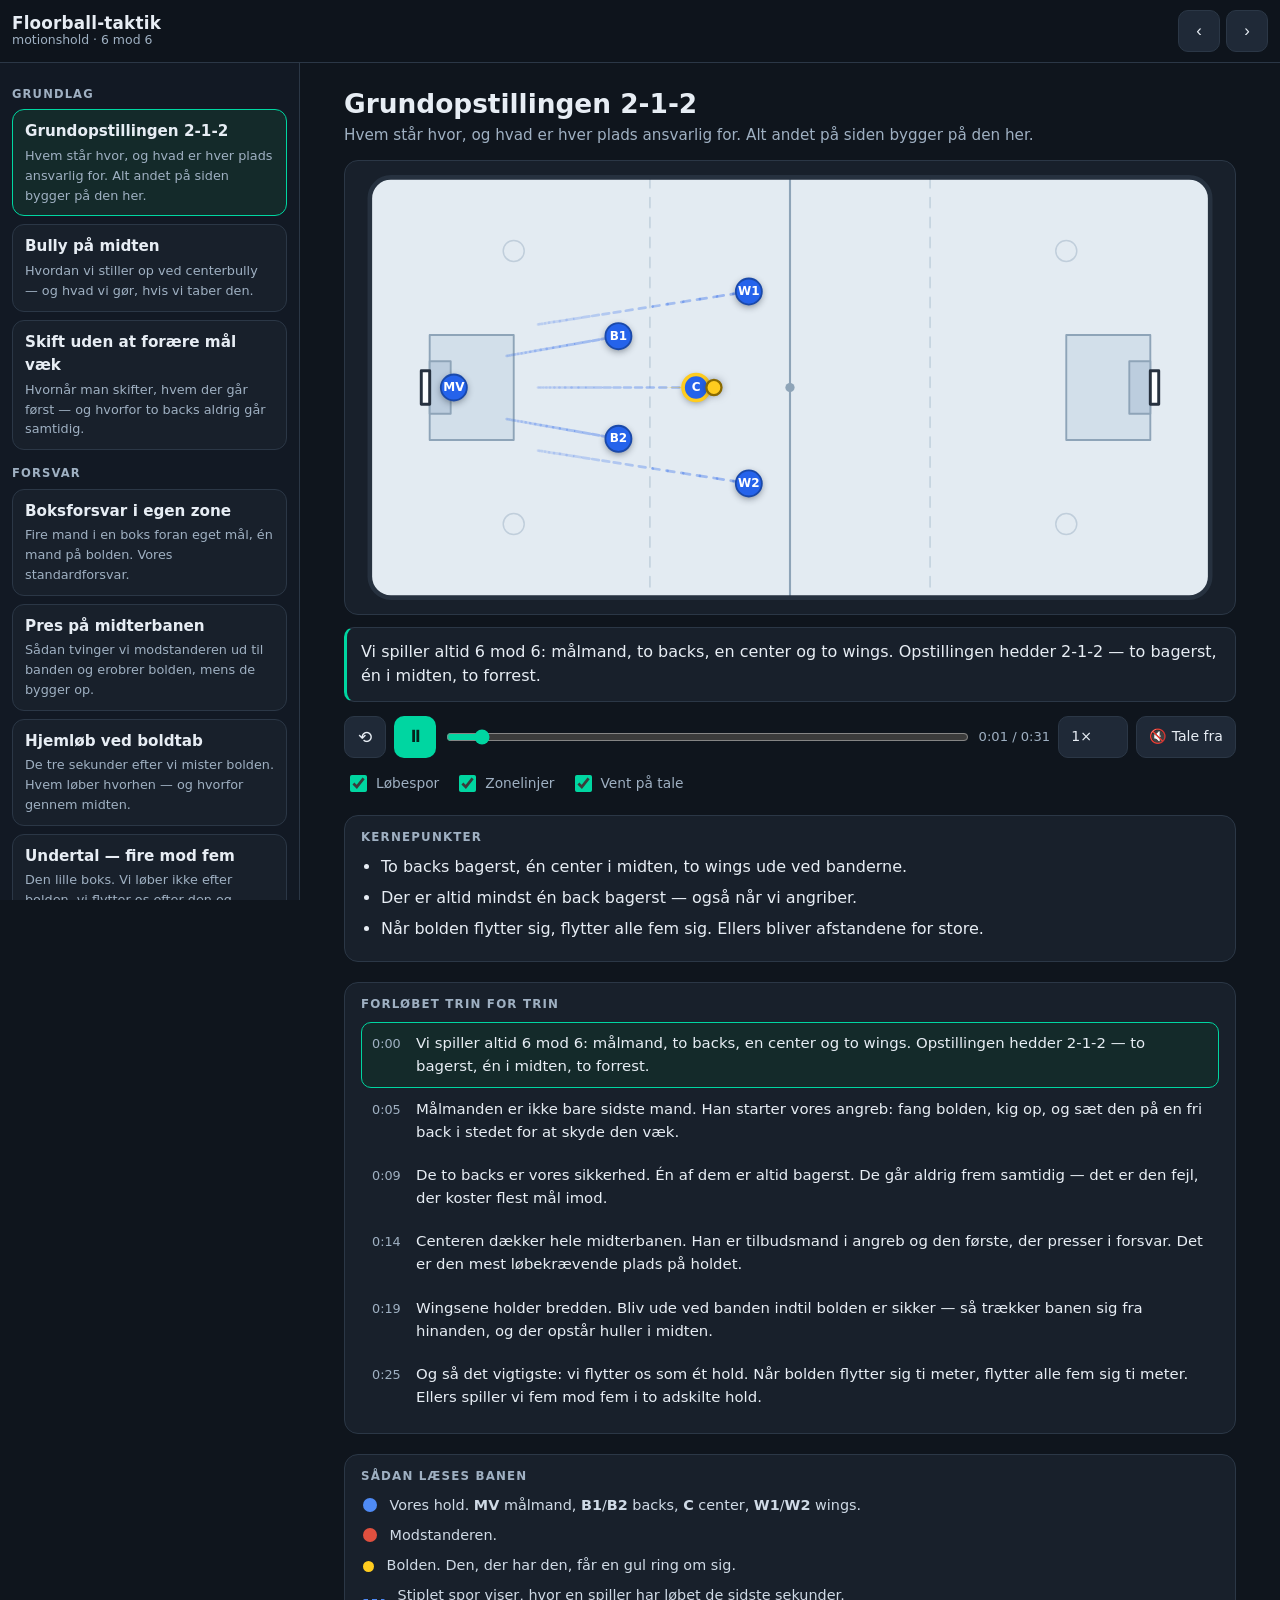
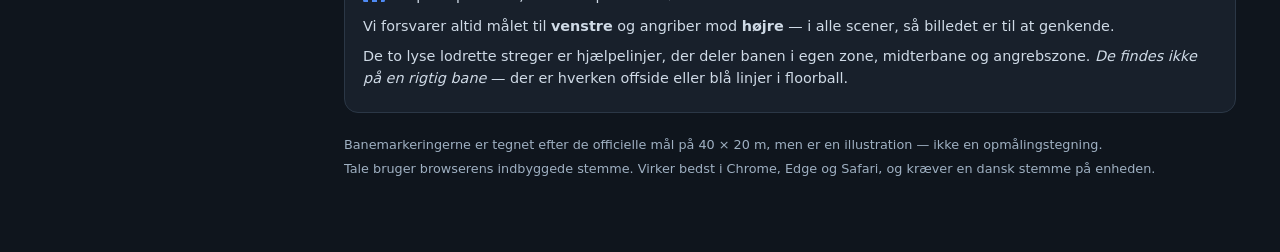
==== site/index.html @ 0a0c227f "Floorball-taktik: animerede sekvenser for 6 mod 6 Statisk canvas-side med 14 taktikscener fordelt på" ====
<!doctype html>
<html lang="da">
<head>
<meta charset="utf-8">
<meta name="viewport" content="width=device-width, initial-scale=1, viewport-fit=cover">
<title>Floorball-taktik · 6 mod 6</title>
<meta name="description" content="Korte animerede taktiksekvenser for motionsfloorball: opstilling, forsvar og angreb med målmand, center, to backs og to wings.">
<meta name="theme-color" content="#0f151d">
<link rel="stylesheet" href="style.css">
</head>
<body>

<header class="topbar">
  <button id="navToggle" class="icon-btn" aria-label="Vis eller skjul menu">☰</button>
  <div class="brand">
    <strong>Floorball-taktik</strong>
    <span>motionshold · 6 mod 6</span>
  </div>
  <div class="topbar-nav">
    <button id="prevScene" class="icon-btn" aria-label="Forrige">‹</button>
    <button id="nextScene" class="icon-btn" aria-label="Næste">›</button>
  </div>
</header>

<div class="layout">

  <nav id="nav" class="nav" aria-label="Taktikker"></nav>

  <main class="main">
    <div class="scene-head">
      <h1 id="sceneTitle"></h1>
      <p id="sceneSummary"></p>
    </div>

    <div id="stage" class="stage">
      <canvas id="court" class="is-horizontal"></canvas>
    </div>

    <p id="caption" class="caption"></p>

    <div class="controls">
      <button id="restart" class="icon-btn" aria-label="Forfra">⟲</button>
      <button id="play" class="icon-btn play" aria-label="Afspil">▶</button>
      <input id="scrub" class="scrub" type="range" min="0" max="10" step="0.05" value="0" aria-label="Tidslinje">
      <span id="time" class="time">0:00 / 0:00</span>
      <select id="rate" class="rate" aria-label="Hastighed">
        <option value="0.6">0,6×</option>
        <option value="0.85">0,85×</option>
        <option value="1" selected>1×</option>
        <option value="1.3">1,3×</option>
      </select>
      <button id="speech" class="pill">🔇 Tale fra</button>
    </div>

    <p id="speechNote" class="note"></p>

    <div class="options">
      <label><input type="checkbox" id="optTrails" checked> Løbespor</label>
      <label><input type="checkbox" id="optHelpers" checked> Zonelinjer</label>
      <label><input type="checkbox" id="optWait" checked> Vent på tale</label>
    </div>

    <section class="panel">
      <h2>Kernepunkter</h2>
      <ul id="points" class="points"></ul>
    </section>

    <section class="panel">
      <h2>Forløbet trin for trin</h2>
      <ol id="steps" class="steps"></ol>
    </section>

    <section class="panel legend">
      <h2>Sådan læses banen</h2>
      <ul>
        <li><span class="key key-home"></span> Vores hold. <strong>MV</strong> målmand, <strong>B1</strong>/<strong>B2</strong> backs, <strong>C</strong> center, <strong>W1</strong>/<strong>W2</strong> wings.</li>
        <li><span class="key key-away"></span> Modstanderen.</li>
        <li><span class="key key-ball"></span> Bolden. Den, der har den, får en gul ring om sig.</li>
        <li><span class="key key-trail"></span> Stiplet spor viser, hvor en spiller har løbet de sidste sekunder.</li>
        <li>Vi forsvarer altid målet til <strong>venstre</strong> og angriber mod <strong>højre</strong> — i alle scener, så billedet er til at genkende.</li>
        <li>De to lyse lodrette streger er hjælpelinjer, der deler banen i egen zone, midterbane og angrebszone. <em>De findes ikke på en rigtig bane</em> — der er hverken offside eller blå linjer i floorball.</li>
      </ul>
    </section>

    <footer class="foot">
      <p>Banemarkeringerne er tegnet efter de officielle mål på 40 × 20 m, men er en illustration — ikke en opmålingstegning.</p>
      <p>Tale bruger browserens indbyggede stemme. Virker bedst i Chrome, Edge og Safari, og kræver en dansk stemme på enheden.</p>
    </footer>
  </main>
</div>

<script src="court.js"></script>
<script src="engine.js"></script>
<script src="scenes.js"></script>
<script src="app.js"></script>
</body>
</html>
---- site/style.css ----
/* style.css — mobil først. Layoutet skifter til to spalter ved 900 px. */

:root {
  --bg:        #0f151d;
  --panel:     #18202b;
  --panel-2:   #1f2937;
  --line:      #2b3746;
  --text:      #e7edf4;
  --muted:     #9fb0c2;
  --home:      #4f8bf5;
  --away:      #e0503f;
  --ball:      #ffcc1f;
  --accent:    #00d6a1;
  --radius:    14px;
}

* { box-sizing: border-box; }

html, body {
  margin: 0;
  padding: 0;
  background: var(--bg);
  color: var(--text);
  font: 16px/1.55 ui-sans-serif, system-ui, -apple-system, "Segoe UI", Roboto, sans-serif;
  -webkit-text-size-adjust: 100%;
}

h1, h2 { line-height: 1.25; }

/* ------------------------------------------------------------- topbjælke */

.topbar {
  position: sticky;
  top: 0;
  z-index: 20;
  display: flex;
  align-items: center;
  gap: 12px;
  padding: 10px 12px;
  padding-top: max(10px, env(safe-area-inset-top));
  background: rgba(15, 21, 29, .92);
  backdrop-filter: blur(10px);
  border-bottom: 1px solid var(--line);
}

.brand { display: flex; flex-direction: column; line-height: 1.15; }
.brand strong { font-size: 1.05rem; letter-spacing: .2px; }
.brand span { font-size: .78rem; color: var(--muted); }

.topbar-nav { margin-left: auto; display: flex; gap: 6px; }

.icon-btn {
  appearance: none;
  border: 1px solid var(--line);
  background: var(--panel-2);
  color: var(--text);
  border-radius: 10px;
  min-width: 42px;
  height: 42px;
  font-size: 1.05rem;
  cursor: pointer;
  display: inline-flex;
  align-items: center;
  justify-content: center;
}
.icon-btn:hover { border-color: #3c4c60; }
.icon-btn:active { transform: translateY(1px); }
.icon-btn.play { background: var(--accent); color: #05231c; border-color: transparent; font-weight: 700; }

/* ----------------------------------------------------------------- layout */

.layout { display: block; }

.main {
  max-width: 940px;
  margin: 0 auto;
  padding: 14px 12px 60px;
}

.scene-head h1 { margin: 6px 0 4px; font-size: 1.4rem; }
.scene-head p { margin: 0 0 12px; color: var(--muted); font-size: .95rem; }

/* ------------------------------------------------------------------- menu */

.nav {
  display: none;
  padding: 8px 12px 20px;
  border-bottom: 1px solid var(--line);
  background: #121924;
}
body.nav-open .nav { display: block; }

.nav-group h2 {
  font-size: .72rem;
  text-transform: uppercase;
  letter-spacing: .1em;
  color: var(--muted);
  margin: 16px 0 8px;
}

.nav-item {
  display: block;
  width: 100%;
  text-align: left;
  background: var(--panel);
  border: 1px solid var(--line);
  border-radius: 12px;
  color: var(--text);
  padding: 10px 12px;
  margin-bottom: 8px;
  cursor: pointer;
  font: inherit;
}
.nav-item:hover { border-color: #3c4c60; background: var(--panel-2); }
.nav-item.is-active { border-color: var(--accent); background: #142a2a; }
.nav-title { display: block; font-weight: 650; font-size: .95rem; }
.nav-sub { display: block; color: var(--muted); font-size: .8rem; margin-top: 2px; }

/* ------------------------------------------------------------------ banen */

.stage {
  display: flex;
  justify-content: center;
  background: var(--panel);
  border: 1px solid var(--line);
  border-radius: var(--radius);
  padding: 8px;
  overflow: hidden;
}

#court { display: block; max-width: 100%; touch-action: manipulation; }
#court.is-horizontal { width: 100%; aspect-ratio: 40 / 20; }
#court.is-vertical { height: min(70vh, 620px); aspect-ratio: 20 / 40; }

/* --------------------------------------------------------------- tekstboks */

.caption {
  min-height: 4.4em;
  margin: 12px 0;
  padding: 12px 14px;
  background: var(--panel);
  border: 1px solid var(--line);
  border-left: 3px solid var(--accent);
  border-radius: 10px;
  font-size: 1rem;
}

/* -------------------------------------------------------------- kontroller */

.controls {
  display: flex;
  align-items: center;
  gap: 8px;
  flex-wrap: wrap;
  max-width: 100%;
}

/* På smalle skærme får tidslinjen sin egen række, så knapperne ikke mases. */
@media (max-width: 520px) {
  #restart, #play, .time, .rate { order: 1; }
  .scrub { order: 2; flex: 1 1 100%; }
  .pill { order: 3; }
}

/* min-width: 0 er nødvendig — uden den nægter flex-elementerne at krympe
   under deres indhold, og hele siden bliver bredere end en telefonskærm. */
.scrub {
  flex: 1 1 140px;
  min-width: 0;
  accent-color: var(--accent);
  height: 42px;
}

.time {
  font-variant-numeric: tabular-nums;
  color: var(--muted);
  font-size: .82rem;
  min-width: 0;
  white-space: nowrap;
}

.rate, .pill {
  appearance: none;
  background: var(--panel-2);
  color: var(--text);
  border: 1px solid var(--line);
  border-radius: 10px;
  height: 42px;
  padding: 0 12px;
  font: inherit;
  font-size: .88rem;
  cursor: pointer;
}
.pill.is-on { background: #142a2a; border-color: var(--accent); color: #8ff5dc; }

.note { color: #ffd48a; font-size: .82rem; margin: 8px 2px 0; }

.options {
  display: flex;
  gap: 16px;
  flex-wrap: wrap;
  margin: 12px 2px 0;
  color: var(--muted);
  font-size: .86rem;
}
.options label { display: inline-flex; align-items: center; gap: 6px; cursor: pointer; }
.options input { accent-color: var(--accent); width: 17px; height: 17px; }

/* ------------------------------------------------------------------ paneler */

.panel {
  margin-top: 20px;
  background: var(--panel);
  border: 1px solid var(--line);
  border-radius: var(--radius);
  padding: 14px 16px;
}
.panel h2 {
  margin: 0 0 10px;
  font-size: .74rem;
  text-transform: uppercase;
  letter-spacing: .1em;
  color: var(--muted);
}

.points { margin: 0; padding-left: 20px; }
.points li { margin-bottom: 6px; }

.steps { margin: 0; padding: 0; list-style: none; counter-reset: step; }
.step {
  display: flex;
  gap: 10px;
  padding: 9px 10px;
  border-radius: 10px;
  cursor: pointer;
  border: 1px solid transparent;
  font-size: .93rem;
}
.step:hover { background: var(--panel-2); }
.step.is-active { background: #142a2a; border-color: var(--accent); }
.step-time {
  font-variant-numeric: tabular-nums;
  color: var(--muted);
  font-size: .8rem;
  padding-top: 2px;
  min-width: 34px;
}

.legend ul { margin: 0; padding-left: 2px; list-style: none; }
.legend li { margin-bottom: 8px; font-size: .9rem; color: #cfdae6; }
.key {
  display: inline-block;
  width: 14px;
  height: 14px;
  border-radius: 50%;
  margin-right: 8px;
  vertical-align: -2px;
}
.key-home { background: var(--home); }
.key-away { background: var(--away); }
.key-ball { background: var(--ball); width: 11px; height: 11px; }
.key-trail { border-radius: 2px; height: 3px; width: 22px; background: repeating-linear-gradient(90deg, var(--home) 0 5px, transparent 5px 9px); }

.foot { margin-top: 22px; color: var(--muted); font-size: .8rem; }
.foot p { margin: 4px 0; }

/* --------------------------------------------------------------- to spalter */

@media (min-width: 900px) {
  .layout {
    display: grid;
    grid-template-columns: 300px minmax(0, 1fr);
    align-items: start;
  }
  .nav {
    display: block !important;
    position: sticky;
    top: 63px;
    max-height: calc(100vh - 63px);
    overflow-y: auto;
    border-bottom: none;
    border-right: 1px solid var(--line);
  }
  #navToggle { display: none; }
  .main { padding: 18px 24px 70px; }
  .scene-head h1 { font-size: 1.65rem; }
}

@media (prefers-reduced-motion: reduce) {
  .icon-btn:active { transform: none; }
}
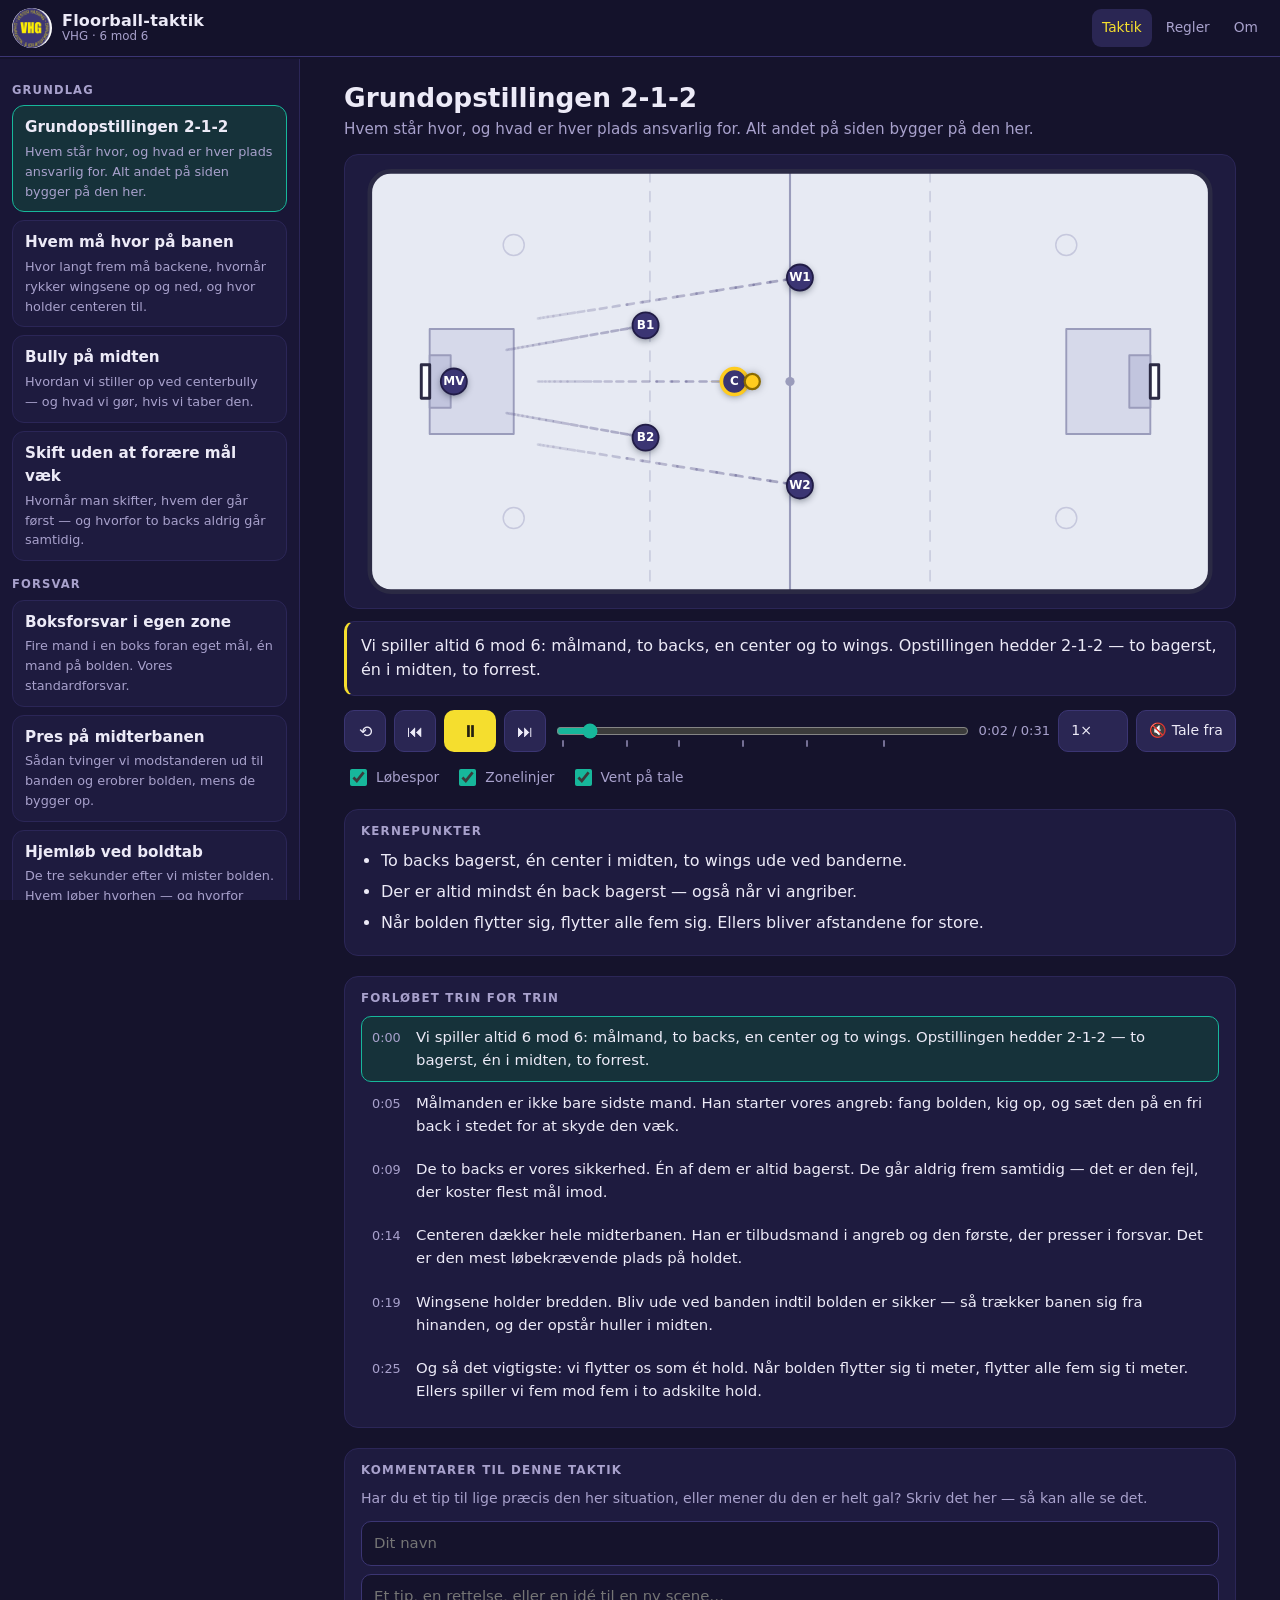
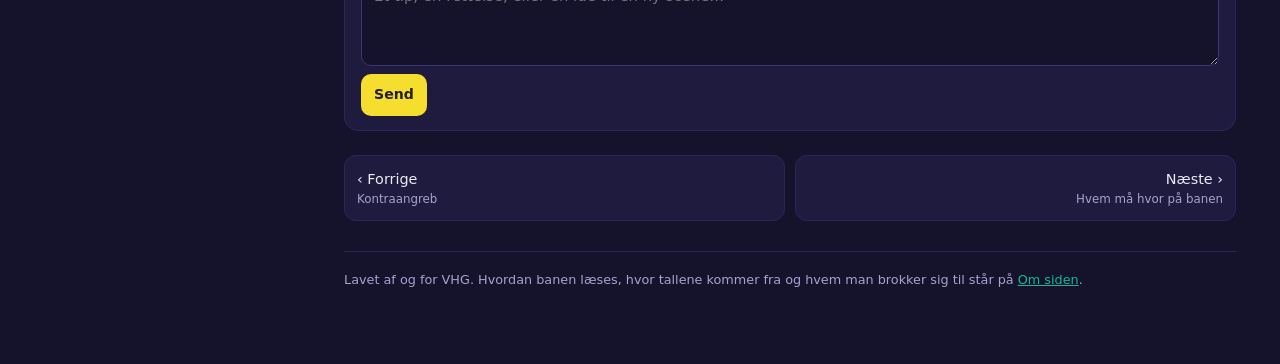
==== commit ece107f1: "VHG-branding, undersider, kommentarer og rettet afspilning Afspilning: - "Vent på tale" virkede kun " ====
--- a/site/index.html
+++ b/site/index.html
@@ -3,23 +3,28 @@
 <head>
 <meta charset="utf-8">
 <meta name="viewport" content="width=device-width, initial-scale=1, viewport-fit=cover">
-<title>Floorball-taktik · 6 mod 6</title>
-<meta name="description" content="Korte animerede taktiksekvenser for motionsfloorball: opstilling, forsvar og angreb med målmand, center, to backs og to wings.">
-<meta name="theme-color" content="#0f151d">
+<title>Floorball-taktik · VHG</title>
+<meta name="description" content="Animeret floorball-taktik for VHG's motionshold: opstilling, forsvar og angreb med målmand, center, to backs og to wings.">
+<meta name="theme-color" content="#15132c">
+<link rel="icon" href="img/vhg-logo.png">
 <link rel="stylesheet" href="style.css">
 </head>
 <body>
 
 <header class="topbar">
-  <button id="navToggle" class="icon-btn" aria-label="Vis eller skjul menu">☰</button>
-  <div class="brand">
+  <button id="navToggle" class="icon-btn" aria-label="Vis eller skjul listen over taktikker">☰</button>
+  <a class="brand-logo" href="https://www.vhg.dk" title="Til vhg.dk">
+    <img src="img/vhg-logo.png" alt="VHG — Vester Hassing Gymnastik &amp; Idrætsforening" width="40" height="40">
+  </a>
+  <a class="brand-text" href="index.html">
     <strong>Floorball-taktik</strong>
-    <span>motionshold · 6 mod 6</span>
-  </div>
-  <div class="topbar-nav">
-    <button id="prevScene" class="icon-btn" aria-label="Forrige">‹</button>
-    <button id="nextScene" class="icon-btn" aria-label="Næste">›</button>
-  </div>
+    <small>VHG · 6 mod 6</small>
+  </a>
+  <nav class="sitenav">
+    <a href="index.html" class="is-here">Taktik</a>
+    <a href="regler.html">Regler</a>
+    <a href="om.html">Om</a>
+  </nav>
 </header>
 
 <div class="layout">
@@ -40,8 +45,13 @@
 
     <div class="controls">
       <button id="restart" class="icon-btn" aria-label="Forfra">⟲</button>
+      <button id="prevStep" class="icon-btn" aria-label="Forrige trin">⏮</button>
       <button id="play" class="icon-btn play" aria-label="Afspil">▶</button>
-      <input id="scrub" class="scrub" type="range" min="0" max="10" step="0.05" value="0" aria-label="Tidslinje">
+      <button id="nextStep" class="icon-btn" aria-label="Næste trin">⏭</button>
+      <div class="scrubwrap">
+        <input id="scrub" class="scrub" type="range" min="0" max="10" step="0.05" value="0" aria-label="Tidslinje">
+        <div id="ticks" class="ticks" aria-hidden="true"></div>
+      </div>
       <span id="time" class="time">0:00 / 0:00</span>
       <select id="rate" class="rate" aria-label="Hastighed">
         <option value="0.6">0,6×</option>
@@ -70,21 +80,28 @@
       <ol id="steps" class="steps"></ol>
     </section>
 
-    <section class="panel legend">
-      <h2>Sådan læses banen</h2>
-      <ul>
-        <li><span class="key key-home"></span> Vores hold. <strong>MV</strong> målmand, <strong>B1</strong>/<strong>B2</strong> backs, <strong>C</strong> center, <strong>W1</strong>/<strong>W2</strong> wings.</li>
-        <li><span class="key key-away"></span> Modstanderen.</li>
-        <li><span class="key key-ball"></span> Bolden. Den, der har den, får en gul ring om sig.</li>
-        <li><span class="key key-trail"></span> Stiplet spor viser, hvor en spiller har løbet de sidste sekunder.</li>
-        <li>Vi forsvarer altid målet til <strong>venstre</strong> og angriber mod <strong>højre</strong> — i alle scener, så billedet er til at genkende.</li>
-        <li>De to lyse lodrette streger er hjælpelinjer, der deler banen i egen zone, midterbane og angrebszone. <em>De findes ikke på en rigtig bane</em> — der er hverken offside eller blå linjer i floorball.</li>
-      </ul>
+    <section class="panel">
+      <h2>Kommentarer til denne taktik</h2>
+      <p class="empty-note" id="commentEmpty">Har du et tip til lige præcis den her situation, eller mener du den er helt gal? Skriv det her — så kan alle se det.</p>
+      <ul id="commentList" class="comment-list"></ul>
+      <form id="commentForm" class="comment-form" autocomplete="off">
+        <input type="text" id="cName" maxlength="40" placeholder="Dit navn" required>
+        <textarea id="cText" maxlength="600" rows="3" placeholder="Et tip, en rettelse, eller en idé til en ny scene…" required></textarea>
+        <input type="text" id="cHoney" class="honeypot" tabindex="-1" aria-hidden="true" autocomplete="off">
+        <div class="comment-actions">
+          <button type="submit" class="btn" id="cSend">Send</button>
+          <span id="cStatus" class="note"></span>
+        </div>
+      </form>
     </section>
 
+    <div class="scene-jump">
+      <button id="prevScene">‹ Forrige<small id="prevSceneName"></small></button>
+      <button id="nextScene">Næste ›<small id="nextSceneName"></small></button>
+    </div>
+
     <footer class="foot">
-      <p>Banemarkeringerne er tegnet efter de officielle mål på 40 × 20 m, men er en illustration — ikke en opmålingstegning.</p>
-      <p>Tale bruger browserens indbyggede stemme. Virker bedst i Chrome, Edge og Safari, og kræver en dansk stemme på enheden.</p>
+      <p>Lavet af og for VHG. Hvordan banen læses, hvor tallene kommer fra og hvem man brokker sig til står på <a href="om.html">Om siden</a>.</p>
     </footer>
   </main>
 </div>
--- a/site/style.css
+++ b/site/style.css
@@ -1,16 +1,24 @@
-/* style.css — mobil først. Layoutet skifter til to spalter ved 900 px. */
+/* style.css — mobil først. Layoutet skifter til to spalter ved 900 px.
+ *
+ * Farverne er taget direkte fra VHG-logoet: den lilla-blå #3B3573 og den
+ * gule #FEEE01. Dertil floorball-afdelingens grønne (#00897B på vhg.dk),
+ * lysnet så den kan ses på mørk baggrund.
+ */
 
 :root {
-  --bg:        #0f151d;
-  --panel:     #18202b;
-  --panel-2:   #1f2937;
-  --line:      #2b3746;
-  --text:      #e7edf4;
-  --muted:     #9fb0c2;
-  --home:      #4f8bf5;
-  --away:      #e0503f;
-  --ball:      #ffcc1f;
-  --accent:    #00d6a1;
+  --bg:        #15132c;
+  --panel:     #1e1b3f;
+  --panel-2:   #2a2653;
+  --line:      #3B3573;   /* logoets lilla */
+  --line-soft: #2b2657;
+  --text:      #ECEAF7;
+  --muted:     #A8A1CC;
+  --gold:      #F5DE2E;   /* logoets gule, dæmpet en anelse til store flader */
+  --gold-dim:  #C9B41C;
+  --teal:      #17B79B;   /* floorball-afdelingens farve, lysnet */
+  --home:      #6E66C4;
+  --away:      #E0503F;
+  --ball:      #FFCC1F;
   --radius:    14px;
 }
 
@@ -25,7 +33,8 @@
   -webkit-text-size-adjust: 100%;
 }
 
-h1, h2 { line-height: 1.25; }
+h1, h2, h3 { line-height: 1.25; }
+a { color: var(--teal); }
 
 /* ------------------------------------------------------------- topbjælke */
 
@@ -35,19 +44,44 @@
   z-index: 20;
   display: flex;
   align-items: center;
-  gap: 12px;
-  padding: 10px 12px;
-  padding-top: max(10px, env(safe-area-inset-top));
-  background: rgba(15, 21, 29, .92);
+  gap: 10px;
+  padding: 8px 12px;
+  padding-top: max(8px, env(safe-area-inset-top));
+  background: rgba(21, 19, 44, .93);
   backdrop-filter: blur(10px);
   border-bottom: 1px solid var(--line);
 }
 
-.brand { display: flex; flex-direction: column; line-height: 1.15; }
-.brand strong { font-size: 1.05rem; letter-spacing: .2px; }
-.brand span { font-size: .78rem; color: var(--muted); }
-
-.topbar-nav { margin-left: auto; display: flex; gap: 6px; }
+.brand-logo { display: flex; flex: 0 0 auto; }
+.brand-logo img {
+  width: 40px;
+  height: 40px;
+  display: block;
+  border-radius: 50%;
+  background: #fff;
+}
+.brand-text {
+  display: flex;
+  flex-direction: column;
+  line-height: 1.15;
+  text-decoration: none;
+  color: inherit;
+  min-width: 0;
+}
+.brand-text strong { font-size: 1rem; letter-spacing: .2px; }
+.brand-text small { font-size: .74rem; color: var(--muted); }
+
+.sitenav { margin-left: auto; display: flex; gap: 4px; }
+.sitenav a {
+  color: var(--muted);
+  text-decoration: none;
+  font-size: .86rem;
+  padding: 8px 10px;
+  border-radius: 9px;
+  white-space: nowrap;
+}
+.sitenav a:hover { background: var(--panel-2); color: var(--text); }
+.sitenav a.is-here { color: var(--gold); background: var(--panel-2); }
 
 .icon-btn {
   appearance: none;
@@ -57,15 +91,22 @@
   border-radius: 10px;
   min-width: 42px;
   height: 42px;
-  font-size: 1.05rem;
+  font-size: 1.02rem;
   cursor: pointer;
   display: inline-flex;
   align-items: center;
   justify-content: center;
-}
-.icon-btn:hover { border-color: #3c4c60; }
+  flex: 0 0 auto;
+}
+.icon-btn:hover { border-color: var(--teal); }
 .icon-btn:active { transform: translateY(1px); }
-.icon-btn.play { background: var(--accent); color: #05231c; border-color: transparent; font-weight: 700; }
+.icon-btn.play {
+  background: var(--gold);
+  color: #241f10;
+  border-color: transparent;
+  font-weight: 700;
+  min-width: 52px;
+}
 
 /* ----------------------------------------------------------------- layout */
 
@@ -86,7 +127,7 @@
   display: none;
   padding: 8px 12px 20px;
   border-bottom: 1px solid var(--line);
-  background: #121924;
+  background: #191636;
 }
 body.nav-open .nav { display: block; }
 
@@ -103,7 +144,7 @@
   width: 100%;
   text-align: left;
   background: var(--panel);
-  border: 1px solid var(--line);
+  border: 1px solid var(--line-soft);
   border-radius: 12px;
   color: var(--text);
   padding: 10px 12px;
@@ -111,18 +152,19 @@
   cursor: pointer;
   font: inherit;
 }
-.nav-item:hover { border-color: #3c4c60; background: var(--panel-2); }
-.nav-item.is-active { border-color: var(--accent); background: #142a2a; }
+.nav-item:hover { border-color: var(--line); background: var(--panel-2); }
+.nav-item.is-active { border-color: var(--teal); background: #16323a; }
 .nav-title { display: block; font-weight: 650; font-size: .95rem; }
 .nav-sub { display: block; color: var(--muted); font-size: .8rem; margin-top: 2px; }
 
 /* ------------------------------------------------------------------ banen */
 
 .stage {
+  position: relative;
   display: flex;
   justify-content: center;
   background: var(--panel);
-  border: 1px solid var(--line);
+  border: 1px solid var(--line-soft);
   border-radius: var(--radius);
   padding: 8px;
   overflow: hidden;
@@ -131,6 +173,24 @@
 #court { display: block; max-width: 100%; touch-action: manipulation; }
 #court.is-horizontal { width: 100%; aspect-ratio: 40 / 20; }
 #court.is-vertical { height: min(70vh, 620px); aspect-ratio: 20 / 40; }
+
+/* vises mens afspilningen holder igen og venter på at oplæsningen bliver færdig */
+.stage::after {
+  content: '🔊 venter på tale';
+  position: absolute;
+  right: 14px;
+  bottom: 12px;
+  font-size: .74rem;
+  background: rgba(21, 19, 44, .85);
+  color: var(--gold);
+  border: 1px solid var(--gold-dim);
+  border-radius: 999px;
+  padding: 3px 10px;
+  opacity: 0;
+  transition: opacity .2s;
+  pointer-events: none;
+}
+.stage.is-waiting::after { opacity: 1; }
 
 /* --------------------------------------------------------------- tekstboks */
 
@@ -139,8 +199,8 @@
   margin: 12px 0;
   padding: 12px 14px;
   background: var(--panel);
-  border: 1px solid var(--line);
-  border-left: 3px solid var(--accent);
+  border: 1px solid var(--line-soft);
+  border-left: 3px solid var(--gold);
   border-radius: 10px;
   font-size: 1rem;
 }
@@ -155,20 +215,21 @@
   max-width: 100%;
 }
 
-/* På smalle skærme får tidslinjen sin egen række, så knapperne ikke mases. */
-@media (max-width: 520px) {
-  #restart, #play, .time, .rate { order: 1; }
-  .scrub { order: 2; flex: 1 1 100%; }
-  .pill { order: 3; }
-}
-
 /* min-width: 0 er nødvendig — uden den nægter flex-elementerne at krympe
    under deres indhold, og hele siden bliver bredere end en telefonskærm. */
-.scrub {
-  flex: 1 1 140px;
-  min-width: 0;
-  accent-color: var(--accent);
-  height: 42px;
+.scrubwrap { position: relative; flex: 1 1 150px; min-width: 0; display: flex; align-items: center; }
+.scrub { width: 100%; min-width: 0; accent-color: var(--teal); height: 42px; }
+
+.ticks { position: absolute; left: 9px; right: 9px; bottom: 7px; height: 7px; pointer-events: none; }
+.tick {
+  position: absolute;
+  top: 0;
+  width: 2px;
+  height: 7px;
+  margin-left: -1px;
+  background: var(--muted);
+  opacity: .65;
+  border-radius: 1px;
 }
 
 .time {
@@ -179,7 +240,7 @@
   white-space: nowrap;
 }
 
-.rate, .pill {
+.rate, .pill, .btn {
   appearance: none;
   background: var(--panel-2);
   color: var(--text);
@@ -191,9 +252,28 @@
   font-size: .88rem;
   cursor: pointer;
 }
-.pill.is-on { background: #142a2a; border-color: var(--accent); color: #8ff5dc; }
-
-.note { color: #ffd48a; font-size: .82rem; margin: 8px 2px 0; }
+.pill.is-on { background: #16323a; border-color: var(--teal); color: #8ff5dc; }
+.btn { background: var(--gold); color: #241f10; border-color: transparent; font-weight: 650; }
+.btn:disabled { opacity: .55; cursor: default; }
+
+/* På smalle skærme får tidslinjen sin egen række, så knapperne ikke mases,
+   og topbjælken slankes så titlen kan stå på én linje. */
+@media (max-width: 560px) {
+  #restart, #prevStep, #play, #nextStep, .time { order: 1; }
+  .scrubwrap { order: 2; flex: 1 1 100%; }
+  .rate, .pill { order: 3; }
+
+  .topbar { gap: 8px; }
+  .brand-text small { display: none; }
+  .brand-text strong { font-size: .92rem; }
+  .brand-logo img { width: 34px; height: 34px; }
+  .sitenav { gap: 0; }
+  .sitenav a { padding: 8px 7px; font-size: .82rem; }
+}
+
+.note { color: var(--gold); font-size: .82rem; margin: 8px 2px 0; }
+.note.is-error { color: #ff9a8c; }
+.note.is-ok { color: #7fe3c8; }
 
 .options {
   display: flex;
@@ -204,14 +284,14 @@
   font-size: .86rem;
 }
 .options label { display: inline-flex; align-items: center; gap: 6px; cursor: pointer; }
-.options input { accent-color: var(--accent); width: 17px; height: 17px; }
+.options input { accent-color: var(--teal); width: 17px; height: 17px; }
 
 /* ------------------------------------------------------------------ paneler */
 
 .panel {
   margin-top: 20px;
   background: var(--panel);
-  border: 1px solid var(--line);
+  border: 1px solid var(--line-soft);
   border-radius: var(--radius);
   padding: 14px 16px;
 }
@@ -226,7 +306,7 @@
 .points { margin: 0; padding-left: 20px; }
 .points li { margin-bottom: 6px; }
 
-.steps { margin: 0; padding: 0; list-style: none; counter-reset: step; }
+.steps { margin: 0; padding: 0; list-style: none; }
 .step {
   display: flex;
   gap: 10px;
@@ -237,7 +317,7 @@
   font-size: .93rem;
 }
 .step:hover { background: var(--panel-2); }
-.step.is-active { background: #142a2a; border-color: var(--accent); }
+.step.is-active { background: #16323a; border-color: var(--teal); }
 .step-time {
   font-variant-numeric: tabular-nums;
   color: var(--muted);
@@ -246,8 +326,109 @@
   min-width: 34px;
 }
 
-.legend ul { margin: 0; padding-left: 2px; list-style: none; }
-.legend li { margin-bottom: 8px; font-size: .9rem; color: #cfdae6; }
+/* --------------------------------------------------------------- kommentarer */
+
+.comment-list { list-style: none; margin: 0 0 14px; padding: 0; }
+.comment-list:empty { display: none; }
+.comment {
+  border-left: 2px solid var(--line);
+  padding: 2px 0 2px 12px;
+  margin-bottom: 12px;
+}
+.comment-head { font-size: .8rem; color: var(--muted); margin-bottom: 2px; }
+.comment-head b { color: var(--teal); font-weight: 650; }
+.comment-body { white-space: pre-wrap; font-size: .94rem; }
+
+.comment-form { display: grid; gap: 8px; }
+.comment-form input[type=text]:not(.honeypot),
+.comment-form textarea {
+  width: 100%;
+  background: var(--bg);
+  border: 1px solid var(--line);
+  border-radius: 10px;
+  color: var(--text);
+  font: inherit;
+  font-size: .93rem;
+  padding: 10px 12px;
+  resize: vertical;
+}
+.comment-form input:focus, .comment-form textarea:focus {
+  outline: 2px solid var(--teal);
+  outline-offset: -1px;
+}
+.honeypot { position: absolute; left: -9999px; width: 1px; height: 1px; opacity: 0; }
+.comment-actions { display: flex; align-items: center; gap: 12px; flex-wrap: wrap; }
+.comment-actions .note { margin: 0; }
+.empty-note { color: var(--muted); font-size: .88rem; margin: 0 0 12px; }
+
+/* ------------------------------------------------------------ scene-skift */
+
+.scene-jump {
+  display: flex;
+  gap: 10px;
+  justify-content: space-between;
+  margin-top: 24px;
+}
+.scene-jump button {
+  flex: 1 1 0;
+  background: var(--panel);
+  border: 1px solid var(--line-soft);
+  color: var(--text);
+  border-radius: 12px;
+  padding: 12px;
+  font: inherit;
+  font-size: .9rem;
+  cursor: pointer;
+  text-align: left;
+}
+.scene-jump button:hover { border-color: var(--teal); }
+.scene-jump button:last-child { text-align: right; }
+.scene-jump small { display: block; color: var(--muted); font-size: .74rem; }
+
+/* --------------------------------------------------------------- artikler */
+
+.prose { max-width: 760px; margin: 0 auto; padding: 18px 14px 70px; }
+.prose h1 { font-size: 1.6rem; margin: 8px 0 4px; }
+.prose .lead { color: var(--muted); margin: 0 0 22px; }
+.prose h2 {
+  font-size: 1.1rem;
+  margin: 30px 0 8px;
+  padding-bottom: 6px;
+  border-bottom: 1px solid var(--line-soft);
+}
+.prose h3 { font-size: .98rem; margin: 20px 0 4px; color: var(--gold); }
+.prose p, .prose li { font-size: .96rem; }
+.prose ul { padding-left: 20px; }
+.prose li { margin-bottom: 6px; }
+.prose .rule {
+  background: var(--panel);
+  border: 1px solid var(--line-soft);
+  border-left: 3px solid var(--teal);
+  border-radius: 10px;
+  padding: 12px 14px;
+  margin: 12px 0;
+}
+.prose .rule p { margin: 0 0 6px; }
+.prose .rule p:last-child { margin-bottom: 0; }
+.prose .src { font-size: .8rem; color: var(--muted); }
+.prose blockquote {
+  margin: 8px 0;
+  padding: 8px 0 8px 12px;
+  border-left: 2px solid var(--line);
+  color: #cfc9ea;
+  font-size: .92rem;
+}
+.prose .joke { color: var(--muted); font-style: italic; }
+.callout {
+  background: #2a2653;
+  border: 1px solid var(--line);
+  border-radius: 12px;
+  padding: 14px 16px;
+  margin: 18px 0;
+}
+.callout p:first-child { margin-top: 0; }
+.callout p:last-child { margin-bottom: 0; }
+
 .key {
   display: inline-block;
   width: 14px;
@@ -259,9 +440,18 @@
 .key-home { background: var(--home); }
 .key-away { background: var(--away); }
 .key-ball { background: var(--ball); width: 11px; height: 11px; }
-.key-trail { border-radius: 2px; height: 3px; width: 22px; background: repeating-linear-gradient(90deg, var(--home) 0 5px, transparent 5px 9px); }
-
-.foot { margin-top: 22px; color: var(--muted); font-size: .8rem; }
+.key-trail {
+  border-radius: 2px; height: 3px; width: 22px;
+  background: repeating-linear-gradient(90deg, var(--home) 0 5px, transparent 5px 9px);
+}
+
+.foot {
+  margin-top: 30px;
+  padding-top: 14px;
+  border-top: 1px solid var(--line-soft);
+  color: var(--muted);
+  font-size: .8rem;
+}
 .foot p { margin: 4px 0; }
 
 /* --------------------------------------------------------------- to spalter */
@@ -275,11 +465,11 @@
   .nav {
     display: block !important;
     position: sticky;
-    top: 63px;
-    max-height: calc(100vh - 63px);
+    top: 59px;
+    max-height: calc(100vh - 59px);
     overflow-y: auto;
     border-bottom: none;
-    border-right: 1px solid var(--line);
+    border-right: 1px solid var(--line-soft);
   }
   #navToggle { display: none; }
   .main { padding: 18px 24px 70px; }
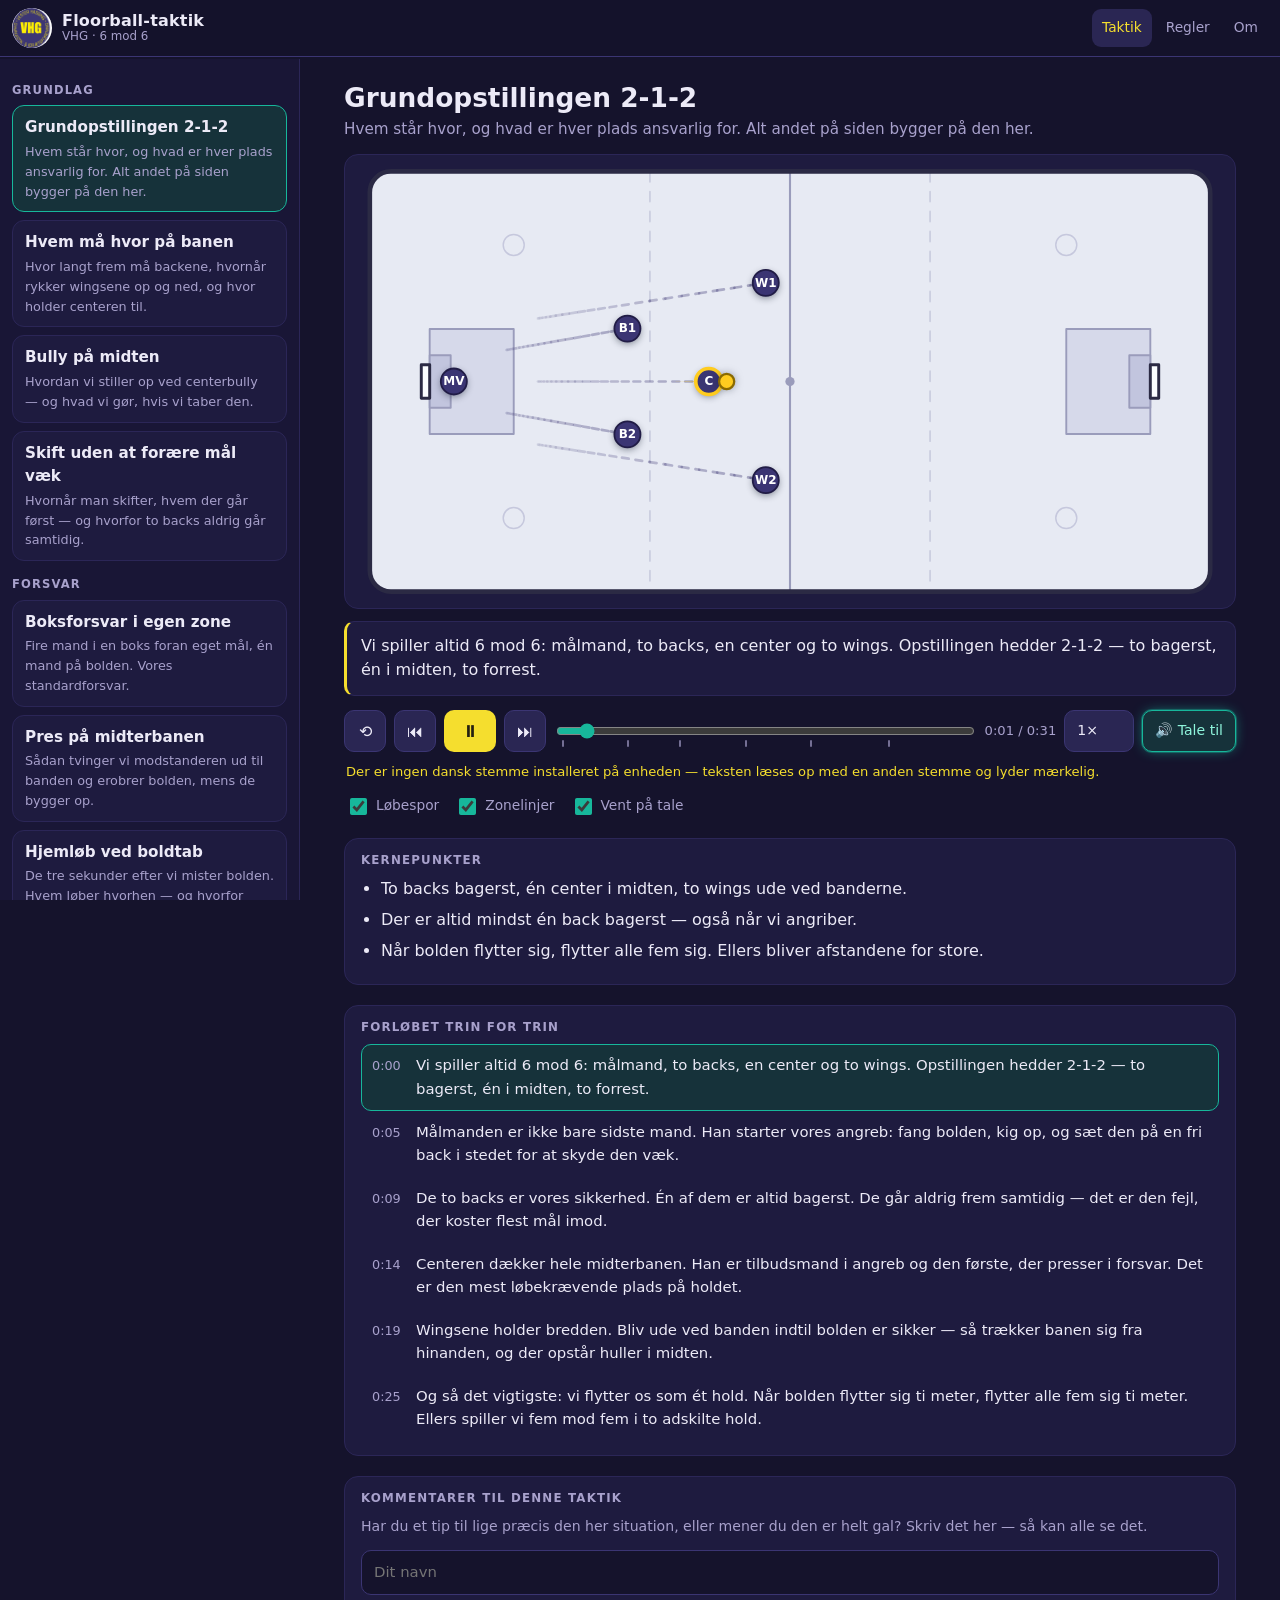
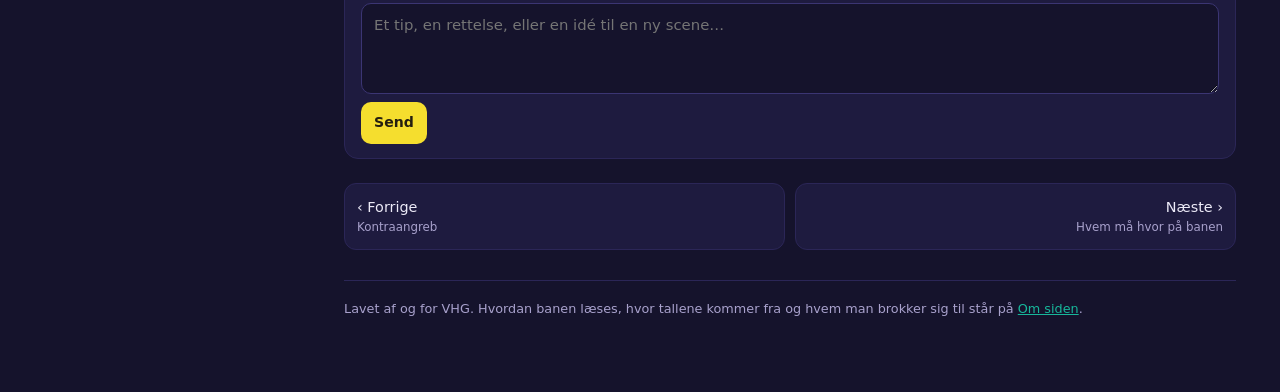
==== commit a53e2f94: "Talen er slået til fra start og pulserer mens den kører Talen er sidens bedste feature, men de færre" ====
--- a/site/index.html
+++ b/site/index.html
@@ -59,7 +59,7 @@
         <option value="1" selected>1×</option>
         <option value="1.3">1,3×</option>
       </select>
-      <button id="speech" class="pill">🔇 Tale fra</button>
+      <button id="speech" class="pill is-on">🔊 Tale til</button>
     </div>
 
     <p id="speechNote" class="note"></p>
--- a/site/style.css
+++ b/site/style.css
@@ -252,7 +252,19 @@
   font-size: .88rem;
   cursor: pointer;
 }
-.pill.is-on { background: #16323a; border-color: var(--teal); color: #8ff5dc; }
+.pill.is-on {
+  background: #16323a;
+  border-color: var(--teal);
+  color: #8ff5dc;
+  box-shadow: 0 0 0 1px rgba(23, 183, 155, .35), 0 0 14px -4px var(--teal);
+}
+
+/* Pulserer mens der faktisk kommer lyd ud, så man kan se at talen kører. */
+.pill.is-speaking { animation: talepuls 1.8s ease-in-out infinite; }
+@keyframes talepuls {
+  0%, 100% { box-shadow: 0 0 0 0 rgba(23, 183, 155, .55), 0 0 14px -4px var(--teal); }
+  50%      { box-shadow: 0 0 0 8px rgba(23, 183, 155, 0),  0 0 20px -2px var(--teal); }
+}
 .btn { background: var(--gold); color: #241f10; border-color: transparent; font-weight: 650; }
 .btn:disabled { opacity: .55; cursor: default; }
 
@@ -478,4 +490,5 @@
 
 @media (prefers-reduced-motion: reduce) {
   .icon-btn:active { transform: none; }
-}
+  .pill.is-speaking { animation: none; }
+}
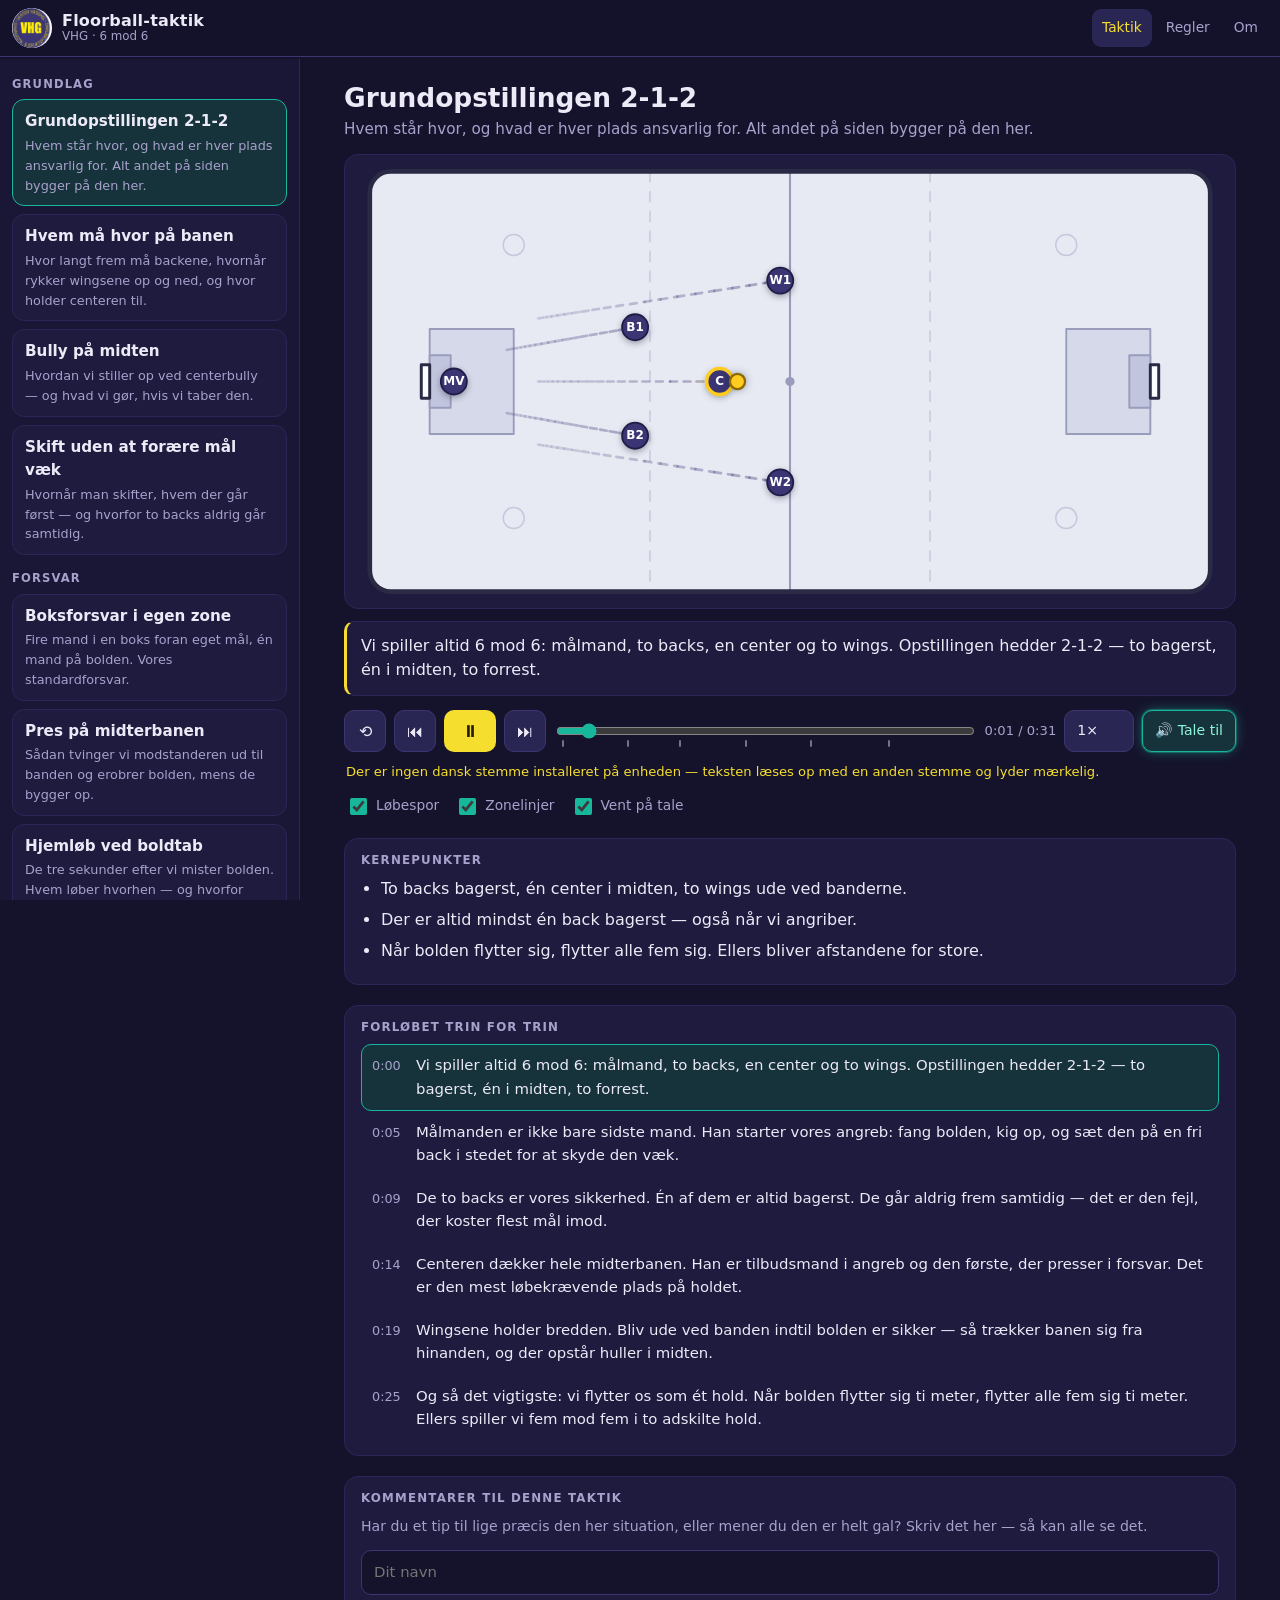
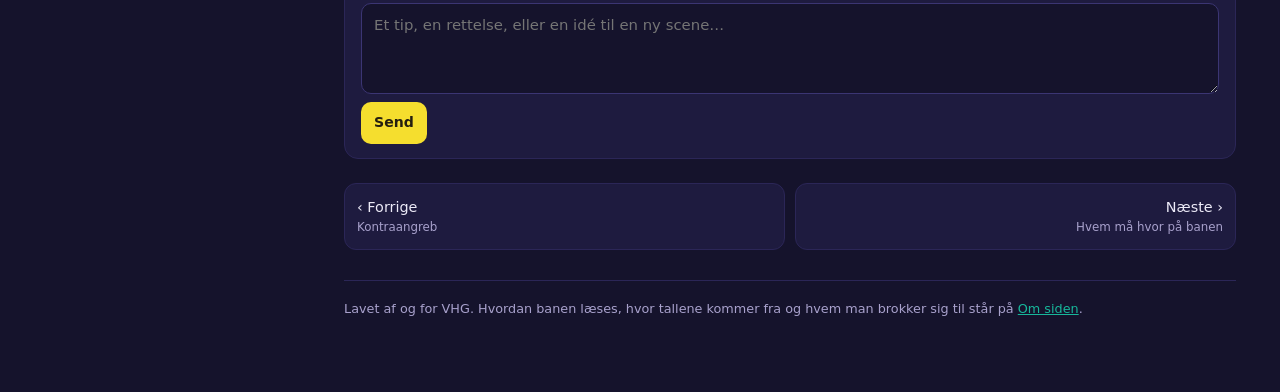
==== commit 8fa3c797: "Menuen er en pop-up over siden på mobil Menuen lå i sidens flow øverst i dokumentet. Var man scrolle" ====
--- a/site/index.html
+++ b/site/index.html
@@ -12,7 +12,8 @@
 <body>
 
 <header class="topbar">
-  <button id="navToggle" class="icon-btn" aria-label="Vis eller skjul listen over taktikker">☰</button>
+  <button id="navToggle" class="icon-btn" aria-label="Vis eller skjul listen over taktikker"
+          aria-controls="nav" aria-expanded="false">☰</button>
   <a class="brand-logo" href="https://www.vhg.dk" title="Til vhg.dk">
     <img src="img/vhg-logo.png" alt="VHG — Vester Hassing Gymnastik &amp; Idrætsforening" width="40" height="40">
   </a>
@@ -29,7 +30,15 @@
 
 <div class="layout">
 
-  <nav id="nav" class="nav" aria-label="Taktikker"></nav>
+  <div id="navScrim" class="nav-scrim"></div>
+
+  <nav id="nav" class="nav" aria-label="Taktikker">
+    <div class="nav-head">
+      <span>Taktikker</span>
+      <button id="navClose" class="icon-btn" aria-label="Luk listen">✕</button>
+    </div>
+    <div id="navList"></div>
+  </nav>
 
   <main class="main">
     <div class="scene-head">
--- a/site/style.css
+++ b/site/style.css
@@ -123,13 +123,77 @@
 
 /* ------------------------------------------------------------------- menu */
 
+/* På mobil er menuen en pop-up *over* siden, ikke en del af sidens flow.
+   Lå den i flowet, skulle man scrolle helt op for at se den — og trykkede man
+   på burgeren længere nede, skete der tilsyneladende ingenting. */
+
+.nav-scrim {
+  position: fixed;
+  inset: 0;
+  z-index: 40;
+  background: rgba(8, 7, 20, .62);
+  opacity: 0;
+  pointer-events: none;
+  transition: opacity .18s ease;
+}
+body.nav-open .nav-scrim { opacity: 1; pointer-events: auto; }
+
 .nav {
-  display: none;
-  padding: 8px 12px 20px;
-  border-bottom: 1px solid var(--line);
+  position: fixed;
+  z-index: 50;
+  top: 0;
+  left: 0;
+  bottom: 0;
+  width: min(86vw, 340px);
+  padding: 0 12px 24px;
+  padding-bottom: max(24px, env(safe-area-inset-bottom));
   background: #191636;
-}
-body.nav-open .nav { display: block; }
+  border-right: 1px solid var(--line);
+  box-shadow: 0 0 44px rgba(0, 0, 0, .6);
+  overflow-y: auto;
+  overscroll-behavior: contain;
+  -webkit-overflow-scrolling: touch;
+  transform: translateX(-100%);
+  visibility: hidden;
+  transition: transform .2s ease, visibility .2s;
+}
+body.nav-open .nav { transform: none; visibility: visible; }
+
+/* Overskrift + luk-knap følger med, når man scroller i en lang liste. */
+.nav-head {
+  position: sticky;
+  top: 0;
+  z-index: 1;
+  display: flex;
+  align-items: center;
+  justify-content: space-between;
+  gap: 10px;
+  margin-bottom: 4px;
+  padding: 10px 0;
+  padding-top: max(10px, env(safe-area-inset-top));
+  background: #191636;
+  border-bottom: 1px solid var(--line-soft);
+  font-size: .72rem;
+  text-transform: uppercase;
+  letter-spacing: .1em;
+  color: var(--muted);
+}
+
+/* Siden bagved må ikke kunne scrolle, mens menuen ligger over den.
+   `overflow: hidden` alene holder ikke på iOS — body låses fast, og app.js
+   forskyder den op med den scrollposition, brugeren stod på. */
+@media (max-width: 899.98px) {
+  body.scroll-locked {
+    position: fixed;
+    left: 0;
+    right: 0;
+    width: 100%;
+    overflow: hidden;
+  }
+}
+.nav-scrim { touch-action: none; }
+
+.nav-group:first-child h2 { margin-top: 10px; }
 
 .nav-group h2 {
   font-size: .72rem;
@@ -474,15 +538,23 @@
     grid-template-columns: 300px minmax(0, 1fr);
     align-items: start;
   }
+  /* På to spalter er menuen ikke længere en pop-up, men en fast spalte. */
   .nav {
-    display: block !important;
     position: sticky;
+    z-index: auto;
     top: 59px;
+    left: auto;
+    bottom: auto;
+    width: auto;
     max-height: calc(100vh - 59px);
-    overflow-y: auto;
-    border-bottom: none;
+    padding: 8px 12px 20px;
     border-right: 1px solid var(--line-soft);
+    box-shadow: none;
+    transform: none;
+    visibility: visible;
+    transition: none;
   }
+  .nav-head, .nav-scrim { display: none; }
   #navToggle { display: none; }
   .main { padding: 18px 24px 70px; }
   .scene-head h1 { font-size: 1.65rem; }
